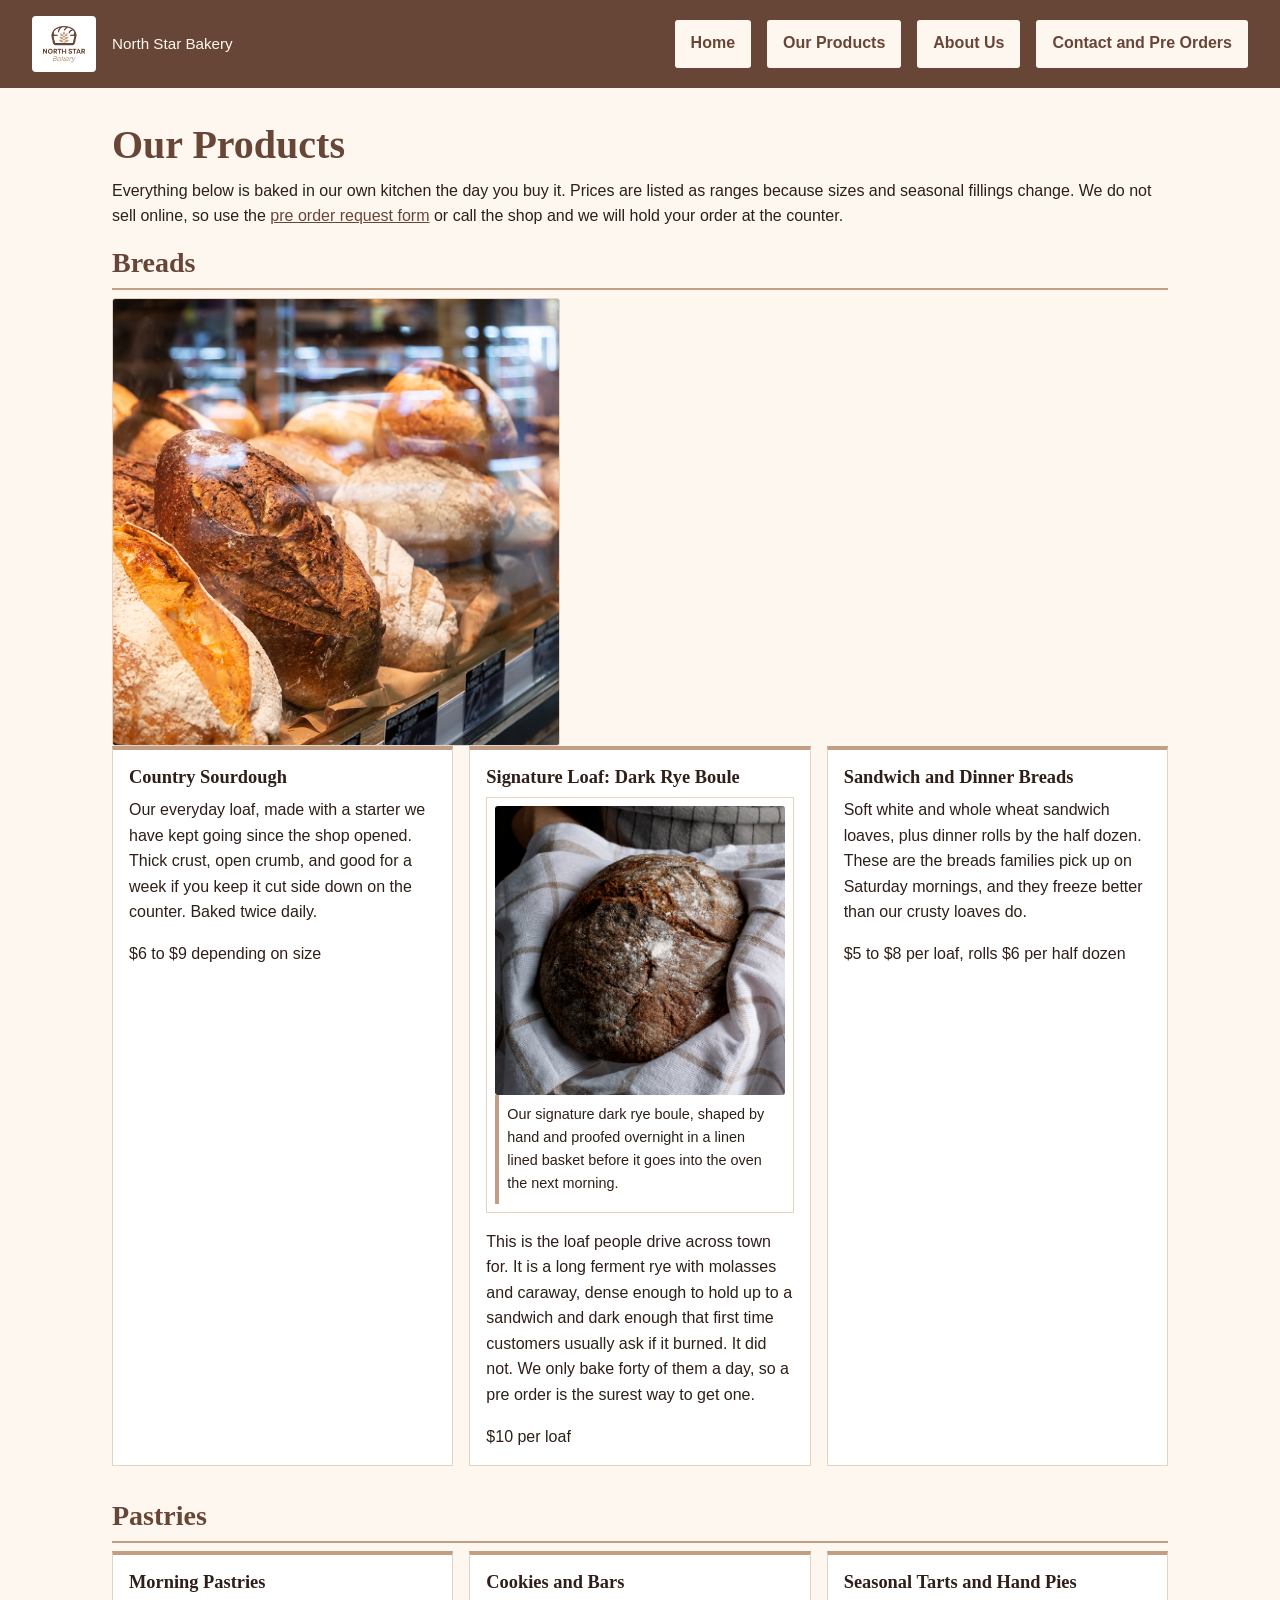
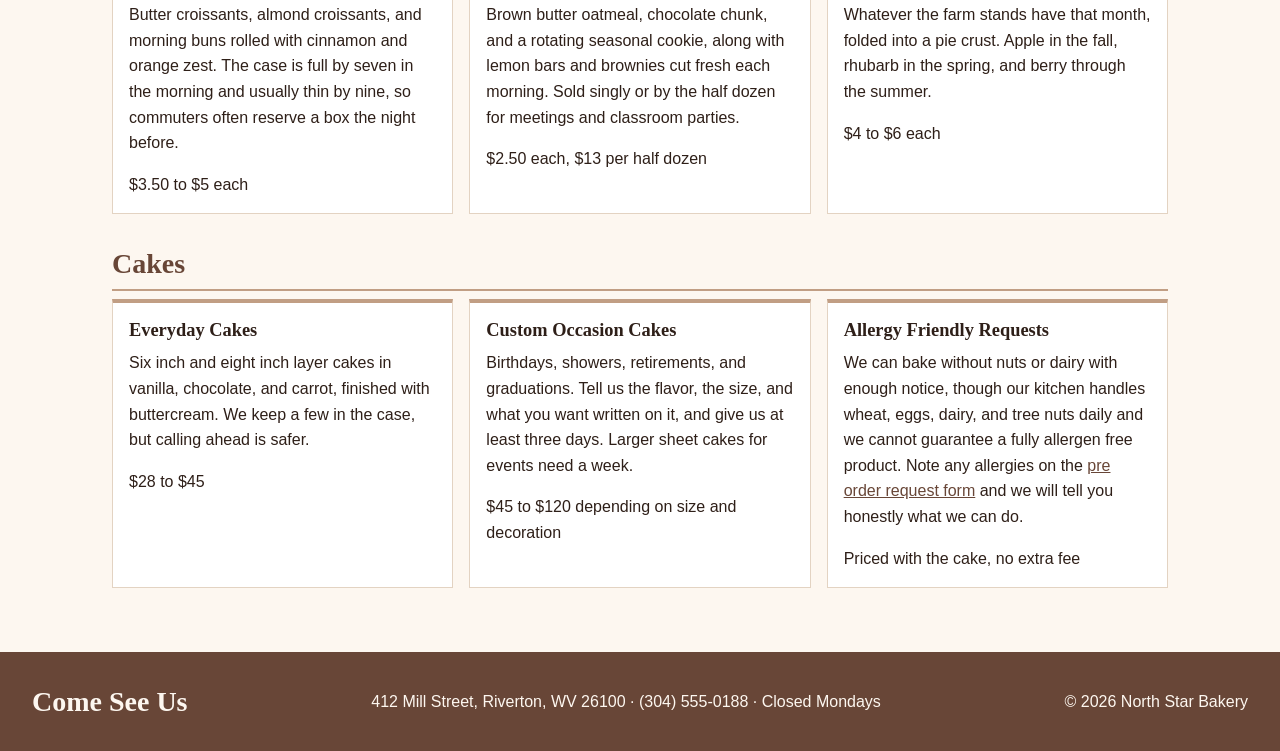
==== products.html @ 192e0e5d "Initial commit: North Star Bakery four-page static site Four-page HTML/CSS-only site for North Star " ====
<!DOCTYPE html>
<html lang="en">
<head>
    <meta charset="UTF-8">
    <meta name="viewport" content="width=device-width, initial-scale=1.0">
    <title>Our Products | North Star Bakery Breads, Pastries, and Cakes</title>
    <link rel="stylesheet" href="styles.css">
</head>
<body>
    <header class="site-header">
        <div class="brand">
            <img src="assets/bakery-logo_c.png" alt="North Star Bakery logo, a round loaf of bread with a wheat stalk baked into the crust" width="300" height="256">
            <div class="brand-text">
                <p>North Star Bakery</p>
            </div>
        </div>
        <nav>
            <ul>
                <li><a href="index.html">Home</a></li>
                <li><a href="products.html">Our Products</a></li>
                <li><a href="about.html">About Us</a></li>
                <li><a href="contact.html">Contact and Pre Orders</a></li>
            </ul>
        </nav>
    </header>

    <main>
        <h1>Our Products</h1>
        <p>
            Everything below is baked in our own kitchen the day you buy it. Prices are listed as
            ranges because sizes and seasonal fillings change. We do not sell online, so use the
            <a href="contact.html">pre order request form</a> or call the shop and we will hold your
            order at the counter.
        </p>

        <section>
            <h2>Breads</h2>
            <img src="assets/bakery-bread_c.png" alt="Rustic loaves with dark crusts and flour dusting resting on the bakery shelf after the morning bake" width="1200" height="1200">

            <div class="card-grid">
                <article>
                    <h3>Country Sourdough</h3>
                    <p>
                        Our everyday loaf, made with a starter we have kept going since the shop opened.
                        Thick crust, open crumb, and good for a week if you keep it cut side down on the
                        counter. Baked twice daily.
                    </p>
                    <p>$6 to $9 depending on size</p>
                </article>

                <article>
                    <h3>Signature Loaf: Dark Rye Boule</h3>
                    <figure>
                        <img src="assets/bakery-signature-loaf_c.png" alt="A round dark rye boule with a cracked, flour dusted crust resting in a folded linen towel" width="1200" height="1200">
                        <figcaption>
                            Our signature dark rye boule, shaped by hand and proofed overnight in a
                            linen lined basket before it goes into the oven the next morning.
                        </figcaption>
                    </figure>
                    <p>
                        This is the loaf people drive across town for. It is a long ferment rye with
                        molasses and caraway, dense enough to hold up to a sandwich and dark enough that
                        first time customers usually ask if it burned. It did not. We only bake forty of
                        them a day, so a pre order is the surest way to get one.
                    </p>
                    <p>$10 per loaf</p>
                </article>

                <article>
                    <h3>Sandwich and Dinner Breads</h3>
                    <p>
                        Soft white and whole wheat sandwich loaves, plus dinner rolls by the half dozen.
                        These are the breads families pick up on Saturday mornings, and they freeze
                        better than our crusty loaves do.
                    </p>
                    <p>$5 to $8 per loaf, rolls $6 per half dozen</p>
                </article>
            </div>

        </section>

        <section>
            <h2>Pastries</h2>

            <div class="card-grid">
                <article>
                    <h3>Morning Pastries</h3>
                    <p>
                        Butter croissants, almond croissants, and morning buns rolled with cinnamon and
                        orange zest. The case is full by seven in the morning and usually thin by nine,
                        so commuters often reserve a box the night before.
                    </p>
                    <p>$3.50 to $5 each</p>
                </article>

                <article>
                    <h3>Cookies and Bars</h3>
                    <p>
                        Brown butter oatmeal, chocolate chunk, and a rotating seasonal cookie, along with
                        lemon bars and brownies cut fresh each morning. Sold singly or by the half dozen
                        for meetings and classroom parties.
                    </p>
                    <p>$2.50 each, $13 per half dozen</p>
                </article>

                <article>
                    <h3>Seasonal Tarts and Hand Pies</h3>
                    <p>
                        Whatever the farm stands have that month, folded into a pie crust. Apple in the
                        fall, rhubarb in the spring, and berry through the summer.
                    </p>
                    <p>$4 to $6 each</p>
                </article>
            </div>

        </section>

        <section>
            <h2>Cakes</h2>

            <div class="card-grid">
                <article>
                    <h3>Everyday Cakes</h3>
                    <p>
                        Six inch and eight inch layer cakes in vanilla, chocolate, and carrot, finished
                        with buttercream. We keep a few in the case, but calling ahead is safer.
                    </p>
                    <p>$28 to $45</p>
                </article>

                <article>
                    <h3>Custom Occasion Cakes</h3>
                    <p>
                        Birthdays, showers, retirements, and graduations. Tell us the flavor, the size,
                        and what you want written on it, and give us at least three days. Larger sheet
                        cakes for events need a week.
                    </p>
                    <p>$45 to $120 depending on size and decoration</p>
                </article>

                <article>
                    <h3>Allergy Friendly Requests</h3>
                    <p>
                        We can bake without nuts or dairy with enough notice, though our kitchen handles
                        wheat, eggs, dairy, and tree nuts daily and we cannot guarantee a fully allergen
                        free product. Note any allergies on the
                        <a href="contact.html">pre order request form</a> and we will tell you honestly
                        what we can do.
                    </p>
                    <p>Priced with the cake, no extra fee</p>
                </article>
            </div>

        </section>
    </main>

    <footer class="site-footer">
        <h2>Come See Us</h2>
        <p>
            412 Mill Street, Riverton, WV 26100 &middot; (304) 555-0188 &middot; Closed Mondays
        </p>
        <p>&copy; 2026 North Star Bakery</p>
    </footer>
</body>
</html>
---- styles.css ----
/* North Star Bakery - Touchstone 3 stylesheet
   Organized as: variables, base, typography, layout, header/nav,
   main content, media, forms, footer, media queries. */

/* ---------- 1. Variables ---------- */
:root {
    --crust-brown: #684637;
    --wheat-tan: #C19E84;
    --cream: #FDF7F0;
    --dark-text: #2E1F18;

    --panel: #FFFFFF;
    --border: #E3D3C2;

    --heading-font: Georgia, "Times New Roman", serif;
    --body-font: "Segoe UI", Helvetica, Arial, sans-serif;

    --space-sm: 0.5rem;
    --space-md: 1rem;
    --space-lg: 2rem;
    --max-width: 68rem;
}

/* ---------- 2. Base ---------- */
* {
    box-sizing: border-box;
}

body {
    margin: 0;
    padding: 0;
    background-color: var(--cream);
    color: var(--dark-text);
    font-family: var(--body-font);
    font-size: 1rem;
    line-height: 1.6;
}

a {
    color: var(--crust-brown);
}

a:hover {
    color: var(--dark-text);
}

a:focus,
button:focus,
input:focus,
textarea:focus {
    outline: 3px solid var(--dark-text);
    outline-offset: 2px;
}

/* ---------- 3. Typography ---------- */
h1,
h2,
h3 {
    font-family: var(--heading-font);
    color: var(--crust-brown);
    line-height: 1.25;
    margin: 0 0 var(--space-sm) 0;
}

h1 {
    font-size: 2rem;
}

h2 {
    font-size: 1.5rem;
    border-bottom: 2px solid var(--wheat-tan);
    padding-bottom: var(--space-sm);
}

h3 {
    font-size: 1.15rem;
    color: var(--dark-text);
}

p {
    margin: 0 0 var(--space-md) 0;
}

/* ---------- 4. General layout ---------- */
main {
    max-width: var(--max-width);
    margin: 0 auto;
    padding: var(--space-lg) var(--space-md);
}

main > section {
    margin-bottom: var(--space-lg);
}

/* ---------- 5. Header and navigation ---------- */
.site-header {
    background-color: var(--crust-brown);
    color: var(--cream);
    padding: var(--space-md);
    display: flex;
    flex-direction: column;
    gap: var(--space-md);
}

.brand {
    display: flex;
    align-items: center;
    gap: var(--space-md);
}

.brand img {
    width: 64px;
    height: auto;
    background-color: var(--panel);
    border-radius: 4px;
    padding: 4px;
}

.brand h1,
.brand p {
    color: var(--cream);
    margin: 0;
}

.brand p {
    font-size: 0.95rem;
}

.site-header nav ul {
    list-style: none;
    margin: 0;
    padding: 0;
    display: flex;
    flex-direction: column;
    gap: var(--space-sm);
}

.site-header nav a {
    display: block;
    padding: 0.6rem var(--space-md);
    background-color: var(--cream);
    color: var(--crust-brown);
    text-decoration: none;
    font-weight: bold;
    border-radius: 3px;
    border-bottom: 3px solid transparent;
}

.site-header nav a:hover,
.site-header nav a:focus {
    background-color: var(--wheat-tan);
    color: var(--dark-text);
    border-bottom-color: var(--dark-text);
}

/* ---------- 6. Main content ---------- */
.card-grid {
    display: flex;
    flex-direction: column;
    gap: var(--space-md);
}

.card-grid article {
    background-color: var(--panel);
    border: 1px solid var(--border);
    border-top: 4px solid var(--wheat-tan);
    padding: var(--space-md);
}

.card-grid article p:last-child {
    margin-bottom: 0;
}

.info-split {
    display: flex;
    flex-direction: column;
    gap: var(--space-md);
}

address {
    font-style: normal;
    background-color: var(--panel);
    border: 1px solid var(--border);
    padding: var(--space-md);
}

main ul {
    padding-left: 1.25rem;
}

.cta {
    display: inline-block;
    background-color: var(--crust-brown);
    color: var(--cream);
    padding: 0.6rem var(--space-md);
    text-decoration: none;
    font-weight: bold;
    border-radius: 3px;
}

.cta:hover,
.cta:focus {
    background-color: var(--dark-text);
    color: var(--cream);
}

/* ---------- 7. Images and media ---------- */
img,
video {
    max-width: 100%;
    height: auto;
}

main img {
    display: block;
    border-radius: 3px;
}

main section > img {
    width: 100%;
    max-width: 28rem;
    border: 1px solid var(--border);
}

figure {
    max-width: 28rem;
    margin: 0 0 var(--space-md) 0;
    background-color: var(--panel);
    border: 1px solid var(--border);
    padding: var(--space-sm);
}

figcaption {
    font-size: 0.9rem;
    padding: var(--space-sm);
    border-left: 4px solid var(--wheat-tan);
}

audio {
    width: 100%;
    margin-bottom: var(--space-md);
}

video {
    display: block;
    border: 1px solid var(--border);
}

/* ---------- 8. Forms ---------- */
form {
    max-width: 40rem;
}

fieldset {
    border: 1px solid var(--border);
    background-color: var(--panel);
    padding: var(--space-md);
    margin: 0 0 var(--space-md) 0;
}

legend {
    font-family: var(--heading-font);
    font-size: 1.1rem;
    color: var(--crust-brown);
    font-weight: bold;
    padding: 0 var(--space-sm);
}

label {
    font-weight: bold;
    font-size: 0.95rem;
}

input,
textarea {
    font-family: var(--body-font);
    font-size: 1rem;
    width: 100%;
    padding: 0.6rem;
    margin-top: 0.25rem;
    border: 1px solid var(--crust-brown);
    border-radius: 3px;
    background-color: var(--panel);
    color: var(--dark-text);
}

input[type="radio"] {
    width: auto;
    margin: 0;
}

.choice {
    display: flex;
    align-items: center;
    gap: var(--space-sm);
}

.choice label {
    font-weight: normal;
    margin-top: 0;
}

button {
    font-family: var(--body-font);
    font-size: 1rem;
    font-weight: bold;
    background-color: var(--crust-brown);
    color: var(--cream);
    border: none;
    border-radius: 3px;
    padding: 0.75rem var(--space-lg);
    width: 100%;
    cursor: pointer;
}

button:hover,
button:focus {
    background-color: var(--dark-text);
}

/* ---------- 9. Footer ---------- */
.site-footer {
    background-color: var(--crust-brown);
    color: var(--cream);
    padding: var(--space-lg) var(--space-md);
    display: flex;
    flex-direction: column;
    gap: var(--space-sm);
    text-align: center;
}

.site-footer h2 {
    color: var(--cream);
    border-bottom: none;
    margin: 0;
    padding: 0;
}

.site-footer p {
    margin: 0;
}

.site-footer a {
    color: var(--cream);
}

/* ---------- 10. Larger screens ---------- */
@media (min-width: 768px) {
    h1 {
        font-size: 2.5rem;
    }

    h2 {
        font-size: 1.75rem;
    }

    .site-header {
        flex-direction: row;
        align-items: center;
        justify-content: space-between;
        flex-wrap: wrap;
        padding: var(--space-md) var(--space-lg);
    }

    .site-header nav ul {
        flex-direction: row;
        flex-wrap: wrap;
        gap: var(--space-md);
    }

    .card-grid {
        flex-direction: row;
        flex-wrap: wrap;
    }

    .card-grid article {
        flex: 1 1 18rem;
    }

    .info-split {
        flex-direction: row;
        align-items: flex-start;
        gap: var(--space-lg);
    }

    .info-split > * {
        flex: 1 1 0;
    }

    button {
        width: auto;
    }

    .site-footer {
        flex-direction: row;
        align-items: center;
        justify-content: space-between;
        text-align: left;
        padding: var(--space-lg);
    }
}
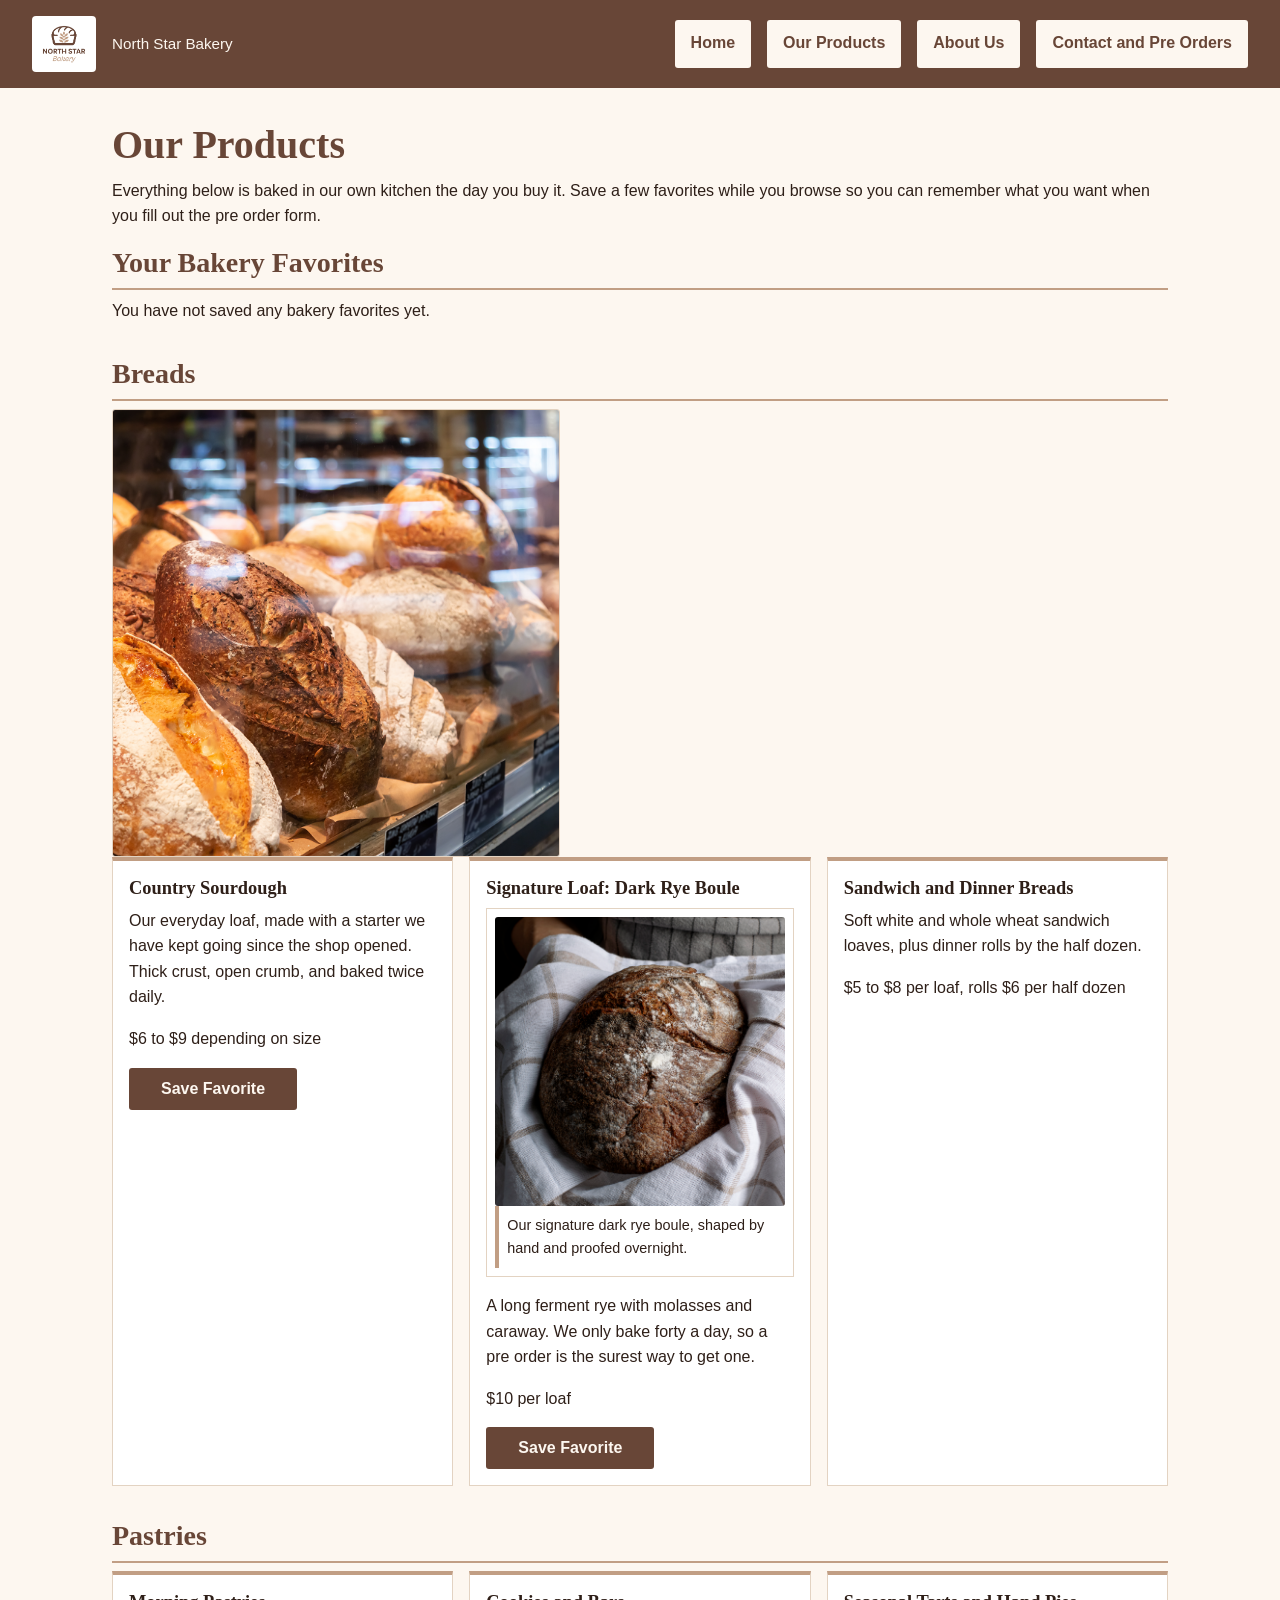
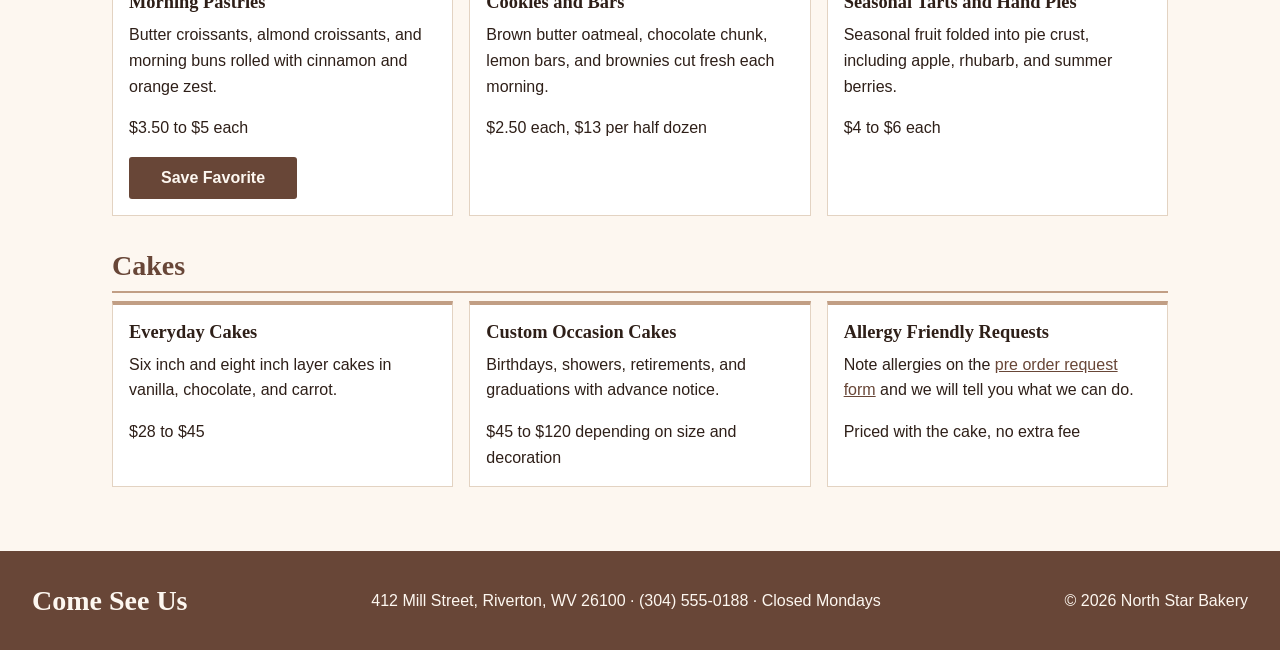
==== commit 2441fe65: "Add Touchstone 4 favorites feature to products page" ====
--- a/products.html
+++ b/products.html
@@ -3,163 +3,22 @@
 <head>
     <meta charset="UTF-8">
     <meta name="viewport" content="width=device-width, initial-scale=1.0">
-    <title>Our Products | North Star Bakery Breads, Pastries, and Cakes</title>
+    <title>Our Products | North Star Bakery</title>
     <link rel="stylesheet" href="styles.css">
 </head>
 <body>
-    <header class="site-header">
-        <div class="brand">
-            <img src="assets/bakery-logo_c.png" alt="North Star Bakery logo, a round loaf of bread with a wheat stalk baked into the crust" width="300" height="256">
-            <div class="brand-text">
-                <p>North Star Bakery</p>
-            </div>
-        </div>
-        <nav>
-            <ul>
-                <li><a href="index.html">Home</a></li>
-                <li><a href="products.html">Our Products</a></li>
-                <li><a href="about.html">About Us</a></li>
-                <li><a href="contact.html">Contact and Pre Orders</a></li>
-            </ul>
-        </nav>
-    </header>
-
-    <main>
-        <h1>Our Products</h1>
-        <p>
-            Everything below is baked in our own kitchen the day you buy it. Prices are listed as
-            ranges because sizes and seasonal fillings change. We do not sell online, so use the
-            <a href="contact.html">pre order request form</a> or call the shop and we will hold your
-            order at the counter.
-        </p>
-
-        <section>
-            <h2>Breads</h2>
-            <img src="assets/bakery-bread_c.png" alt="Rustic loaves with dark crusts and flour dusting resting on the bakery shelf after the morning bake" width="1200" height="1200">
-
-            <div class="card-grid">
-                <article>
-                    <h3>Country Sourdough</h3>
-                    <p>
-                        Our everyday loaf, made with a starter we have kept going since the shop opened.
-                        Thick crust, open crumb, and good for a week if you keep it cut side down on the
-                        counter. Baked twice daily.
-                    </p>
-                    <p>$6 to $9 depending on size</p>
-                </article>
-
-                <article>
-                    <h3>Signature Loaf: Dark Rye Boule</h3>
-                    <figure>
-                        <img src="assets/bakery-signature-loaf_c.png" alt="A round dark rye boule with a cracked, flour dusted crust resting in a folded linen towel" width="1200" height="1200">
-                        <figcaption>
-                            Our signature dark rye boule, shaped by hand and proofed overnight in a
-                            linen lined basket before it goes into the oven the next morning.
-                        </figcaption>
-                    </figure>
-                    <p>
-                        This is the loaf people drive across town for. It is a long ferment rye with
-                        molasses and caraway, dense enough to hold up to a sandwich and dark enough that
-                        first time customers usually ask if it burned. It did not. We only bake forty of
-                        them a day, so a pre order is the surest way to get one.
-                    </p>
-                    <p>$10 per loaf</p>
-                </article>
-
-                <article>
-                    <h3>Sandwich and Dinner Breads</h3>
-                    <p>
-                        Soft white and whole wheat sandwich loaves, plus dinner rolls by the half dozen.
-                        These are the breads families pick up on Saturday mornings, and they freeze
-                        better than our crusty loaves do.
-                    </p>
-                    <p>$5 to $8 per loaf, rolls $6 per half dozen</p>
-                </article>
-            </div>
-
-        </section>
-
-        <section>
-            <h2>Pastries</h2>
-
-            <div class="card-grid">
-                <article>
-                    <h3>Morning Pastries</h3>
-                    <p>
-                        Butter croissants, almond croissants, and morning buns rolled with cinnamon and
-                        orange zest. The case is full by seven in the morning and usually thin by nine,
-                        so commuters often reserve a box the night before.
-                    </p>
-                    <p>$3.50 to $5 each</p>
-                </article>
-
-                <article>
-                    <h3>Cookies and Bars</h3>
-                    <p>
-                        Brown butter oatmeal, chocolate chunk, and a rotating seasonal cookie, along with
-                        lemon bars and brownies cut fresh each morning. Sold singly or by the half dozen
-                        for meetings and classroom parties.
-                    </p>
-                    <p>$2.50 each, $13 per half dozen</p>
-                </article>
-
-                <article>
-                    <h3>Seasonal Tarts and Hand Pies</h3>
-                    <p>
-                        Whatever the farm stands have that month, folded into a pie crust. Apple in the
-                        fall, rhubarb in the spring, and berry through the summer.
-                    </p>
-                    <p>$4 to $6 each</p>
-                </article>
-            </div>
-
-        </section>
-
-        <section>
-            <h2>Cakes</h2>
-
-            <div class="card-grid">
-                <article>
-                    <h3>Everyday Cakes</h3>
-                    <p>
-                        Six inch and eight inch layer cakes in vanilla, chocolate, and carrot, finished
-                        with buttercream. We keep a few in the case, but calling ahead is safer.
-                    </p>
-                    <p>$28 to $45</p>
-                </article>
-
-                <article>
-                    <h3>Custom Occasion Cakes</h3>
-                    <p>
-                        Birthdays, showers, retirements, and graduations. Tell us the flavor, the size,
-                        and what you want written on it, and give us at least three days. Larger sheet
-                        cakes for events need a week.
-                    </p>
-                    <p>$45 to $120 depending on size and decoration</p>
-                </article>
-
-                <article>
-                    <h3>Allergy Friendly Requests</h3>
-                    <p>
-                        We can bake without nuts or dairy with enough notice, though our kitchen handles
-                        wheat, eggs, dairy, and tree nuts daily and we cannot guarantee a fully allergen
-                        free product. Note any allergies on the
-                        <a href="contact.html">pre order request form</a> and we will tell you honestly
-                        what we can do.
-                    </p>
-                    <p>Priced with the cake, no extra fee</p>
-                </article>
-            </div>
-
-        </section>
-    </main>
-
-    <footer class="site-footer">
-        <h2>Come See Us</h2>
-        <p>
-            412 Mill Street, Riverton, WV 26100 &middot; (304) 555-0188 &middot; Closed Mondays
-        </p>
-        <p>&copy; 2026 North Star Bakery</p>
-    </footer>
-</body>
-</html>
+<header class="site-header"><div class="brand"><img src="assets/bakery-logo_c.png" alt="North Star Bakery logo" width="300" height="256"><div class="brand-text"><p>North Star Bakery</p></div></div><nav><ul><li><a href="index.html">Home</a></li><li><a href="products.html">Our Products</a></li><li><a href="about.html">About Us</a></li><li><a href="contact.html">Contact and Pre Orders</a></li></ul></nav></header>
+<main>
+<h1>Our Products</h1>
+<p>Everything below is baked in our own kitchen the day you buy it. Save a few favorites while you browse so you can remember what you want when you fill out the pre order form.</p>
+<section class="favorites-panel"><h2>Your Bakery Favorites</h2><p id="favorite-summary">You have not saved any bakery favorites yet.</p></section>
+<section><h2>Breads</h2><img src="assets/bakery-bread_c.png" alt="Rustic loaves on the bakery shelf" width="1200" height="1200"><div class="card-grid">
+<article><h3>Country Sourdough</h3><p>Our everyday loaf, made with a starter we have kept going since the shop opened. Thick crust, open crumb, and baked twice daily.</p><p>$6 to $9 depending on size</p><button type="button" class="favorite-button" data-product="Country Sourdough">Save Favorite</button></article>
+<article><h3>Signature Loaf: Dark Rye Boule</h3><figure><img src="assets/bakery-signature-loaf_c.png" alt="A round dark rye boule" width="1200" height="1200"><figcaption>Our signature dark rye boule, shaped by hand and proofed overnight.</figcaption></figure><p>A long ferment rye with molasses and caraway. We only bake forty a day, so a pre order is the surest way to get one.</p><p>$10 per loaf</p><button type="button" class="favorite-button" data-product="Dark Rye Boule">Save Favorite</button></article>
+<article><h3>Sandwich and Dinner Breads</h3><p>Soft white and whole wheat sandwich loaves, plus dinner rolls by the half dozen.</p><p>$5 to $8 per loaf, rolls $6 per half dozen</p></article></div></section>
+<section><h2>Pastries</h2><div class="card-grid"><article><h3>Morning Pastries</h3><p>Butter croissants, almond croissants, and morning buns rolled with cinnamon and orange zest.</p><p>$3.50 to $5 each</p><button type="button" class="favorite-button" data-product="Morning Pastries">Save Favorite</button></article><article><h3>Cookies and Bars</h3><p>Brown butter oatmeal, chocolate chunk, lemon bars, and brownies cut fresh each morning.</p><p>$2.50 each, $13 per half dozen</p></article><article><h3>Seasonal Tarts and Hand Pies</h3><p>Seasonal fruit folded into pie crust, including apple, rhubarb, and summer berries.</p><p>$4 to $6 each</p></article></div></section>
+<section><h2>Cakes</h2><div class="card-grid"><article><h3>Everyday Cakes</h3><p>Six inch and eight inch layer cakes in vanilla, chocolate, and carrot.</p><p>$28 to $45</p></article><article><h3>Custom Occasion Cakes</h3><p>Birthdays, showers, retirements, and graduations with advance notice.</p><p>$45 to $120 depending on size and decoration</p></article><article><h3>Allergy Friendly Requests</h3><p>Note allergies on the <a href="contact.html">pre order request form</a> and we will tell you what we can do.</p><p>Priced with the cake, no extra fee</p></article></div></section>
+</main>
+<footer class="site-footer"><h2>Come See Us</h2><p>412 Mill Street, Riverton, WV 26100 &middot; (304) 555-0188 &middot; Closed Mondays</p><p>&copy; 2026 North Star Bakery</p></footer>
+<script src="script.js"></script>
+</body></html>
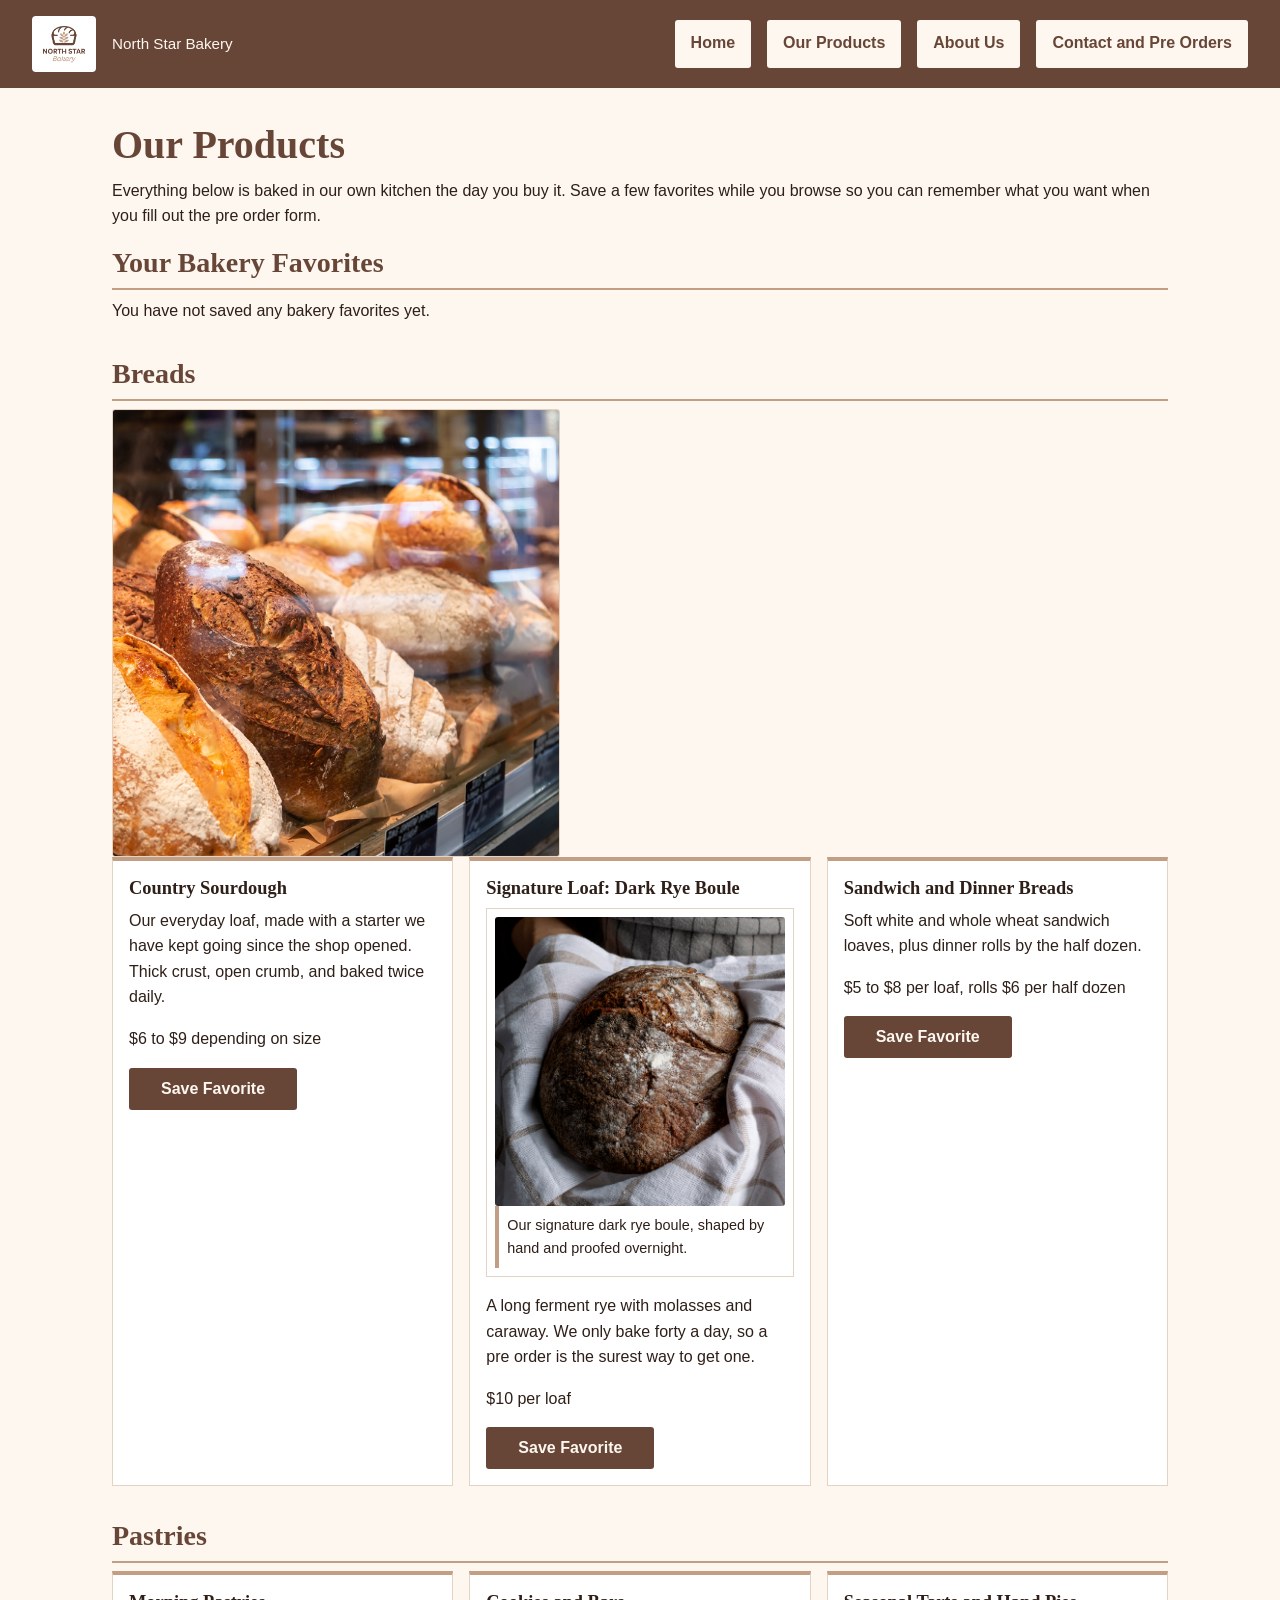
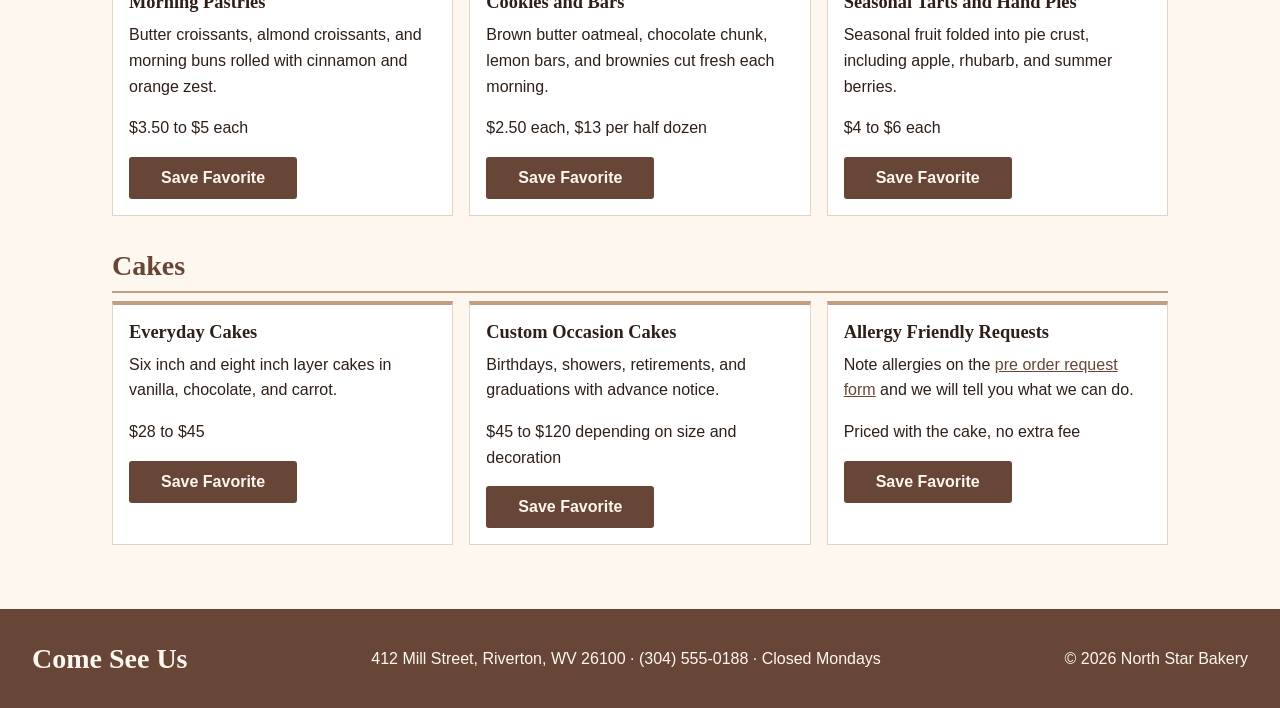
==== commit 513aa12f: "Expand favorites feature across product catalog" ====
--- a/products.html
+++ b/products.html
@@ -15,9 +15,9 @@
 <section><h2>Breads</h2><img src="assets/bakery-bread_c.png" alt="Rustic loaves on the bakery shelf" width="1200" height="1200"><div class="card-grid">
 <article><h3>Country Sourdough</h3><p>Our everyday loaf, made with a starter we have kept going since the shop opened. Thick crust, open crumb, and baked twice daily.</p><p>$6 to $9 depending on size</p><button type="button" class="favorite-button" data-product="Country Sourdough">Save Favorite</button></article>
 <article><h3>Signature Loaf: Dark Rye Boule</h3><figure><img src="assets/bakery-signature-loaf_c.png" alt="A round dark rye boule" width="1200" height="1200"><figcaption>Our signature dark rye boule, shaped by hand and proofed overnight.</figcaption></figure><p>A long ferment rye with molasses and caraway. We only bake forty a day, so a pre order is the surest way to get one.</p><p>$10 per loaf</p><button type="button" class="favorite-button" data-product="Dark Rye Boule">Save Favorite</button></article>
-<article><h3>Sandwich and Dinner Breads</h3><p>Soft white and whole wheat sandwich loaves, plus dinner rolls by the half dozen.</p><p>$5 to $8 per loaf, rolls $6 per half dozen</p></article></div></section>
-<section><h2>Pastries</h2><div class="card-grid"><article><h3>Morning Pastries</h3><p>Butter croissants, almond croissants, and morning buns rolled with cinnamon and orange zest.</p><p>$3.50 to $5 each</p><button type="button" class="favorite-button" data-product="Morning Pastries">Save Favorite</button></article><article><h3>Cookies and Bars</h3><p>Brown butter oatmeal, chocolate chunk, lemon bars, and brownies cut fresh each morning.</p><p>$2.50 each, $13 per half dozen</p></article><article><h3>Seasonal Tarts and Hand Pies</h3><p>Seasonal fruit folded into pie crust, including apple, rhubarb, and summer berries.</p><p>$4 to $6 each</p></article></div></section>
-<section><h2>Cakes</h2><div class="card-grid"><article><h3>Everyday Cakes</h3><p>Six inch and eight inch layer cakes in vanilla, chocolate, and carrot.</p><p>$28 to $45</p></article><article><h3>Custom Occasion Cakes</h3><p>Birthdays, showers, retirements, and graduations with advance notice.</p><p>$45 to $120 depending on size and decoration</p></article><article><h3>Allergy Friendly Requests</h3><p>Note allergies on the <a href="contact.html">pre order request form</a> and we will tell you what we can do.</p><p>Priced with the cake, no extra fee</p></article></div></section>
+<article><h3>Sandwich and Dinner Breads</h3><p>Soft white and whole wheat sandwich loaves, plus dinner rolls by the half dozen.</p><p>$5 to $8 per loaf, rolls $6 per half dozen</p><button type="button" class="favorite-button" data-product="Sandwich and Dinner Breads">Save Favorite</button></article></div></section>
+<section><h2>Pastries</h2><div class="card-grid"><article><h3>Morning Pastries</h3><p>Butter croissants, almond croissants, and morning buns rolled with cinnamon and orange zest.</p><p>$3.50 to $5 each</p><button type="button" class="favorite-button" data-product="Morning Pastries">Save Favorite</button></article><article><h3>Cookies and Bars</h3><p>Brown butter oatmeal, chocolate chunk, lemon bars, and brownies cut fresh each morning.</p><p>$2.50 each, $13 per half dozen</p><button type="button" class="favorite-button" data-product="Cookies and Bars">Save Favorite</button></article><article><h3>Seasonal Tarts and Hand Pies</h3><p>Seasonal fruit folded into pie crust, including apple, rhubarb, and summer berries.</p><p>$4 to $6 each</p><button type="button" class="favorite-button" data-product="Seasonal Tarts and Hand Pies">Save Favorite</button></article></div></section>
+<section><h2>Cakes</h2><div class="card-grid"><article><h3>Everyday Cakes</h3><p>Six inch and eight inch layer cakes in vanilla, chocolate, and carrot.</p><p>$28 to $45</p><button type="button" class="favorite-button" data-product="Everyday Cakes">Save Favorite</button></article><article><h3>Custom Occasion Cakes</h3><p>Birthdays, showers, retirements, and graduations with advance notice.</p><p>$45 to $120 depending on size and decoration</p><button type="button" class="favorite-button" data-product="Custom Occasion Cakes">Save Favorite</button></article><article><h3>Allergy Friendly Requests</h3><p>Note allergies on the <a href="contact.html">pre order request form</a> and we will tell you what we can do.</p><p>Priced with the cake, no extra fee</p><button type="button" class="favorite-button" data-product="Allergy Friendly Requests">Save Favorite</button></article></div></section>
 </main>
 <footer class="site-footer"><h2>Come See Us</h2><p>412 Mill Street, Riverton, WV 26100 &middot; (304) 555-0188 &middot; Closed Mondays</p><p>&copy; 2026 North Star Bakery</p></footer>
 <script src="script.js"></script>
